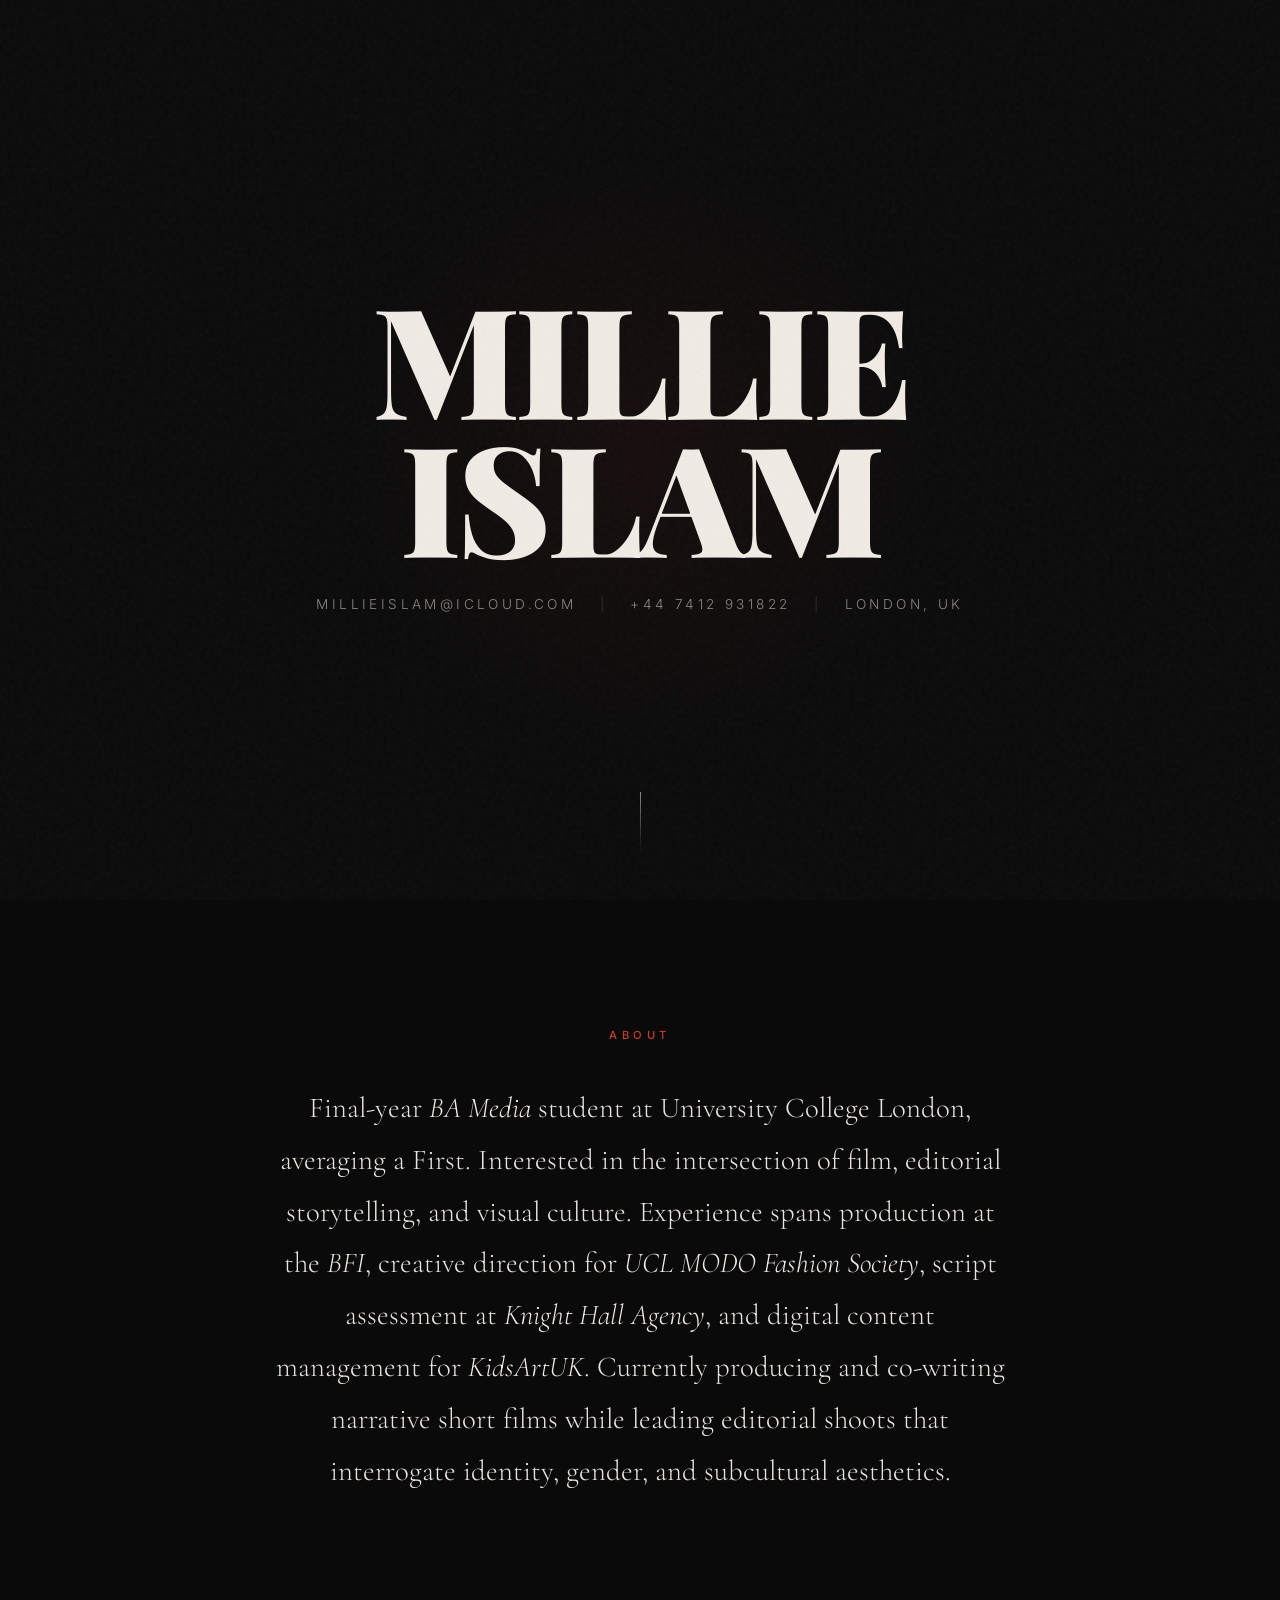
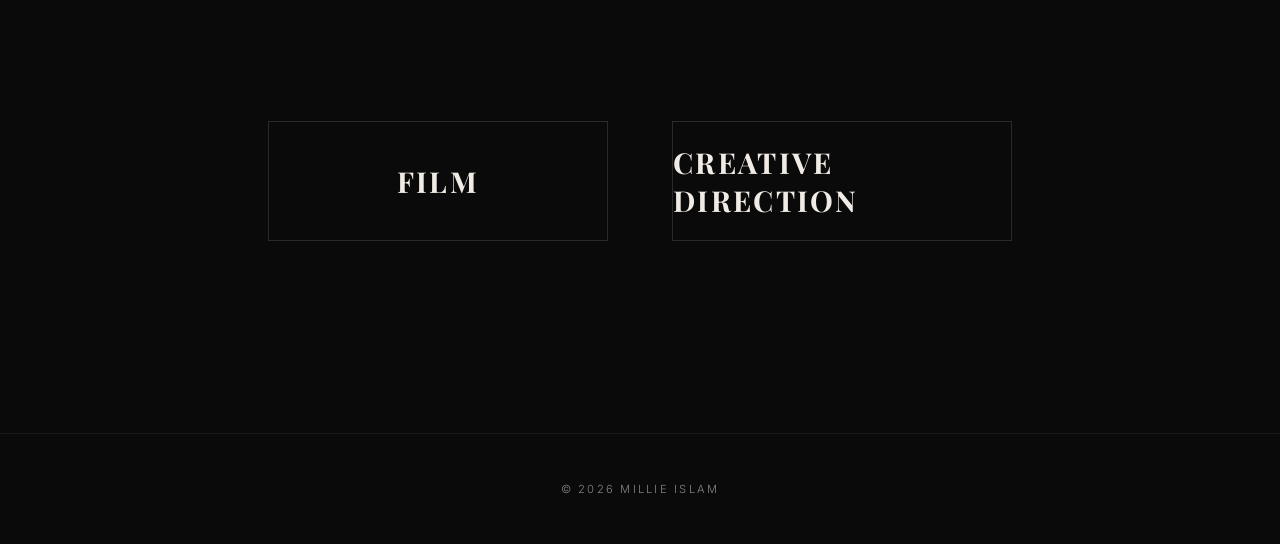
==== index.html @ 7f994f47 "Add files via upload" ====
<!DOCTYPE html>
<html lang="en">
<head>
<meta charset="UTF-8">
<meta name="viewport" content="width=device-width, initial-scale=1.0">
<title>Millie Islam</title>
<link href="https://fonts.googleapis.com/css2?family=Playfair+Display:ital,wght@0,400;0,700;0,900;1,400;1,700&family=Inter:wght@300;400;500&family=Cormorant+Garamond:ital,wght@0,300;0,400;0,600;1,300;1,400&display=swap" rel="stylesheet">
<style>
*, *::before, *::after { margin: 0; padding: 0; box-sizing: border-box; }

:root {
  --bg: #0a0a0a;
  --text: #e8e4df;
  --text-muted: #8a8580;
  --accent: #c43e2a;
  --cream: #f0ebe4;
}

html { scroll-behavior: smooth; }

body {
  background: var(--bg);
  color: var(--text);
  font-family: 'Inter', sans-serif;
  font-weight: 300;
  overflow-x: hidden;
  -webkit-font-smoothing: antialiased;
}

/* GRAIN OVERLAY */
body::after {
  content: '';
  position: fixed;
  inset: 0;
  background-image: url("data:image/svg+xml,%3Csvg viewBox='0 0 256 256' xmlns='http://www.w3.org/2000/svg'%3E%3Cfilter id='n'%3E%3CfeTurbulence type='fractalNoise' baseFrequency='0.85' numOctaves='4' stitchTiles='stitch'/%3E%3C/filter%3E%3Crect width='100%25' height='100%25' filter='url(%23n)' opacity='0.04'/%3E%3C/svg%3E");
  pointer-events: none;
  z-index: 9999;
}

/* HEADER */
.header {
  min-height: 100vh;
  display: flex;
  flex-direction: column;
  justify-content: center;
  align-items: center;
  text-align: center;
  position: relative;
  padding: 2rem;
}

.header::before {
  content: '';
  position: absolute;
  top: 50%;
  left: 50%;
  transform: translate(-50%, -50%);
  width: 600px;
  height: 600px;
  background: radial-gradient(circle, rgba(196,62,42,0.06) 0%, transparent 70%);
  pointer-events: none;
}

.name {
  font-family: 'Playfair Display', serif;
  font-weight: 900;
  font-size: clamp(4rem, 12vw, 10rem);
  line-height: 0.9;
  letter-spacing: -0.03em;
  text-transform: uppercase;
  color: var(--cream);
  opacity: 0;
  animation: fadeUp 1.2s cubic-bezier(0.16, 1, 0.3, 1) 0.2s forwards;
}

.contact {
  margin-top: 2rem;
  font-size: 0.85rem;
  letter-spacing: 0.25em;
  text-transform: uppercase;
  color: var(--text-muted);
  opacity: 0;
  animation: fadeUp 1s cubic-bezier(0.16, 1, 0.3, 1) 0.6s forwards;
}

.contact a {
  color: var(--text-muted);
  text-decoration: none;
  transition: color 0.3s;
}

.contact a:hover { color: var(--accent); }

.contact span { margin: 0 1rem; opacity: 0.3; }

.scroll-hint {
  position: absolute;
  bottom: 3rem;
  left: 50%;
  transform: translateX(-50%);
  opacity: 0;
  animation: fadeUp 1s cubic-bezier(0.16, 1, 0.3, 1) 1s forwards;
}

.scroll-hint::after {
  content: '';
  display: block;
  width: 1px;
  height: 60px;
  background: linear-gradient(to bottom, var(--text-muted), transparent);
  margin: 0 auto;
  animation: scrollPulse 2s ease-in-out infinite;
}

/* ABOUT */
.about {
  max-width: 800px;
  margin: 0 auto;
  padding: 8rem 2rem 10rem;
  text-align: center;
}

.section-label {
  font-size: 0.7rem;
  letter-spacing: 0.4em;
  text-transform: uppercase;
  color: var(--accent);
  margin-bottom: 2.5rem;
  font-weight: 500;
}

.about-text {
  font-family: 'Cormorant Garamond', serif;
  font-size: clamp(1.3rem, 2.5vw, 1.8rem);
  line-height: 1.8;
  font-weight: 300;
  color: var(--text);
}

.about-text em {
  font-style: italic;
  color: var(--cream);
}

/* NAVIGATION BUTTONS */
.nav-section {
  padding: 4rem 2rem 12rem;
  display: flex;
  justify-content: center;
  gap: 4rem;
  flex-wrap: wrap;
}

.nav-btn {
  position: relative;
  display: flex;
  align-items: center;
  justify-content: center;
  width: 340px;
  height: 120px;
  border: 1px solid rgba(232,228,223,0.15);
  background: transparent;
  text-decoration: none;
  overflow: hidden;
  transition: all 0.5s cubic-bezier(0.16, 1, 0.3, 1);
  cursor: pointer;
}

.nav-btn::before {
  content: '';
  position: absolute;
  inset: 0;
  background: var(--accent);
  transform: scaleX(0);
  transform-origin: left;
  transition: transform 0.5s cubic-bezier(0.16, 1, 0.3, 1);
  z-index: 0;
}

.nav-btn:hover::before { transform: scaleX(1); }

.nav-btn:hover { border-color: var(--accent); }

.nav-btn-text {
  font-family: 'Playfair Display', serif;
  font-size: 1.8rem;
  font-weight: 700;
  letter-spacing: 0.08em;
  text-transform: uppercase;
  color: var(--cream);
  z-index: 1;
  transition: transform 0.4s cubic-bezier(0.16, 1, 0.3, 1);
}

.nav-btn:hover .nav-btn-text { transform: scale(1.05); }

.nav-btn-arrow {
  position: absolute;
  right: 2rem;
  font-size: 1.4rem;
  color: var(--cream);
  z-index: 1;
  opacity: 0;
  transform: translateX(-10px);
  transition: all 0.4s cubic-bezier(0.16, 1, 0.3, 1);
}

.nav-btn:hover .nav-btn-arrow {
  opacity: 1;
  transform: translateX(0);
}

/* FOOTER */
.footer {
  text-align: center;
  padding: 3rem 2rem;
  border-top: 1px solid rgba(232,228,223,0.06);
  font-size: 0.7rem;
  letter-spacing: 0.2em;
  text-transform: uppercase;
  color: var(--text-muted);
}

/* ANIMATIONS */
@keyframes fadeUp {
  from { opacity: 0; transform: translateY(30px); }
  to { opacity: 1; transform: translateY(0); }
}

@keyframes scrollPulse {
  0%, 100% { opacity: 0.4; }
  50% { opacity: 1; }
}

/* RESPONSIVE */
@media (max-width: 768px) {
  .nav-section { gap: 2rem; padding: 4rem 1.5rem 8rem; }
  .nav-btn { width: 100%; max-width: 340px; height: 100px; }
  .contact span { margin: 0 0.5rem; }
}
</style>
</head>
<body>

<section class="header">
  <h1 class="name">Millie<br>Islam</h1>
  <div class="contact">
    <a href="mailto:millieislam@icloud.com">millieislam@icloud.com</a>
    <span>|</span>
    <a href="tel:+447412931822">+44 7412 931822</a>
    <span>|</span>
    London, UK
  </div>
  <div class="scroll-hint"></div>
</section>

<section class="about">
  <div class="section-label">About</div>
  <p class="about-text">
    Final-year <em>BA Media</em> student at University College London, averaging a First. 
    Interested in the intersection of film, editorial storytelling, and visual culture. 
    Experience spans production at the <em>BFI</em>, creative direction for <em>UCL MODO Fashion Society</em>, 
    script assessment at <em>Knight Hall Agency</em>, and digital content management for <em>KidsArtUK</em>. 
    Currently producing and co-writing narrative short films while leading editorial shoots 
    that interrogate identity, gender, and subcultural aesthetics.
  </p>
</section>

<section class="nav-section">
  <a href="film.html" class="nav-btn">
    <span class="nav-btn-text">Film</span>
    <span class="nav-btn-arrow">&rarr;</span>
  </a>
  <a href="creative.html" class="nav-btn">
    <span class="nav-btn-text">Creative Direction</span>
    <span class="nav-btn-arrow">&rarr;</span>
  </a>
</section>

<footer class="footer">
  &copy; 2026 Millie Islam
</footer>

</body>
</html>
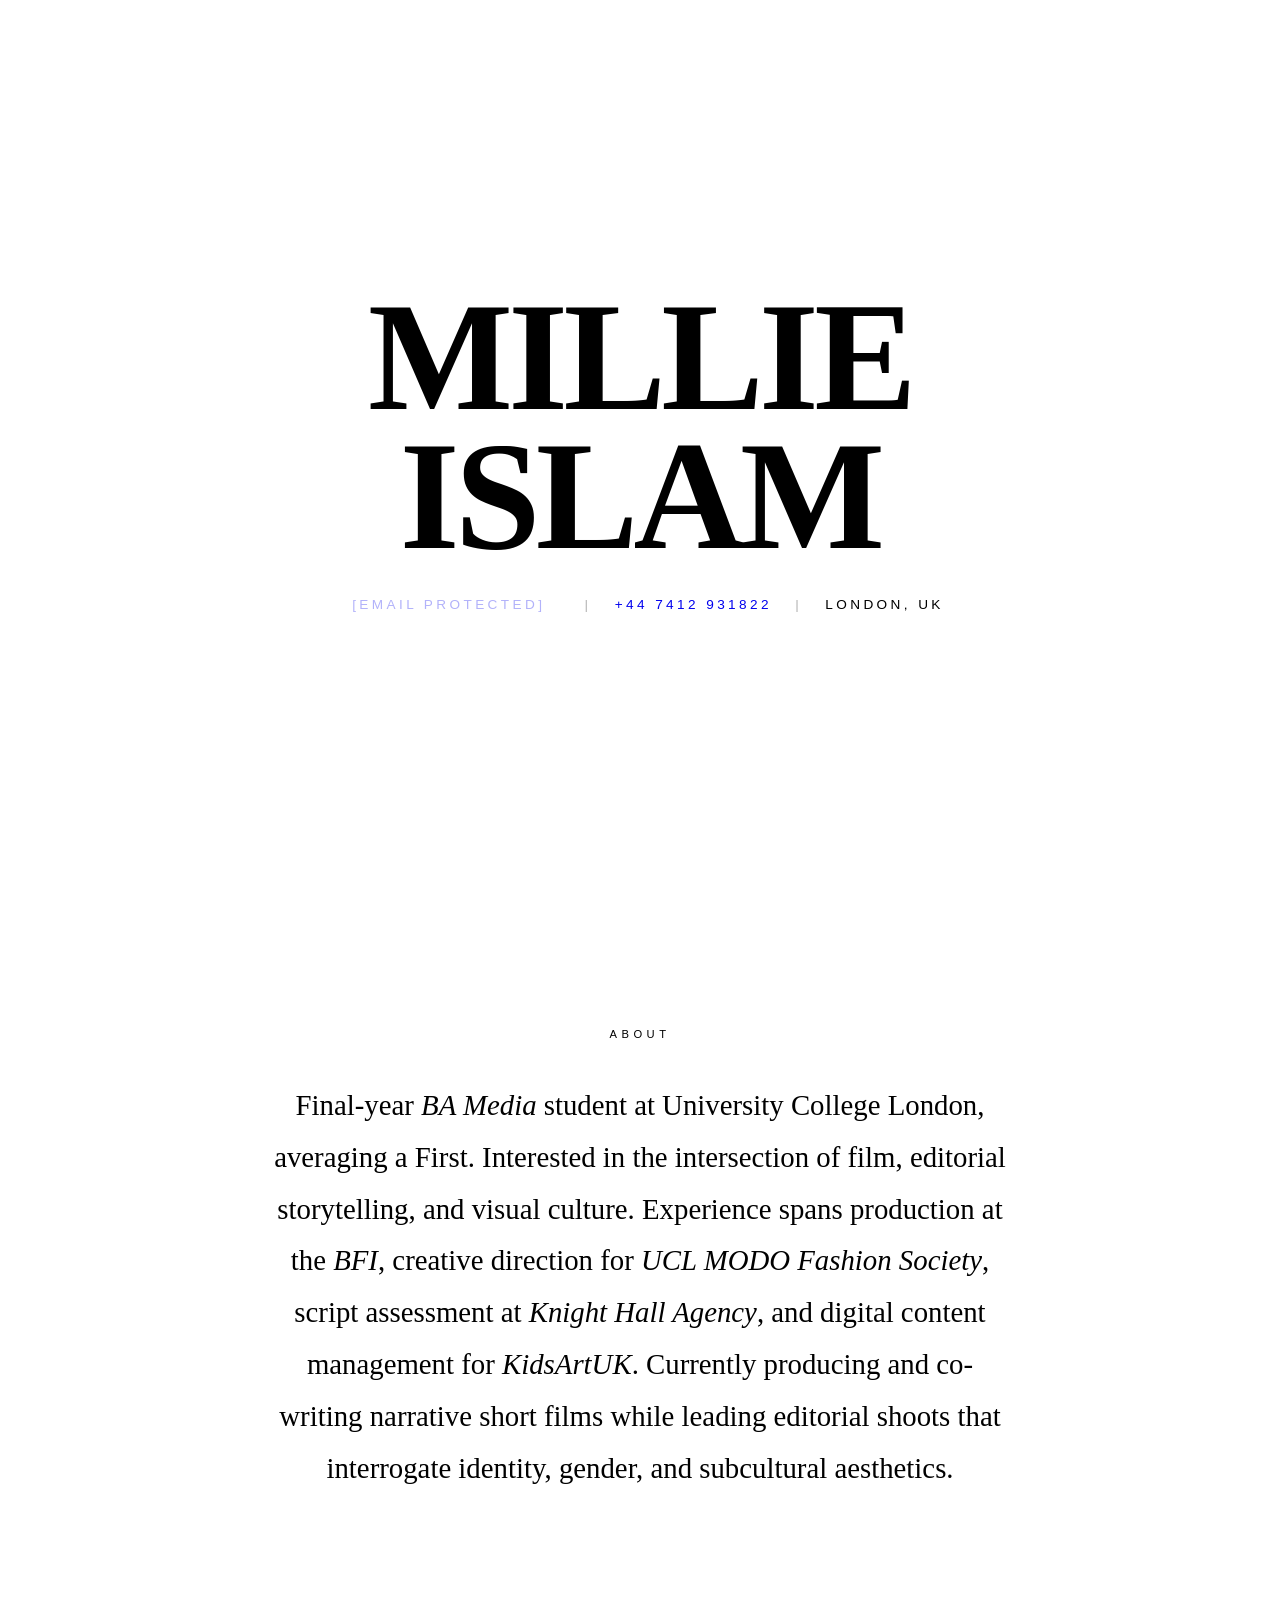
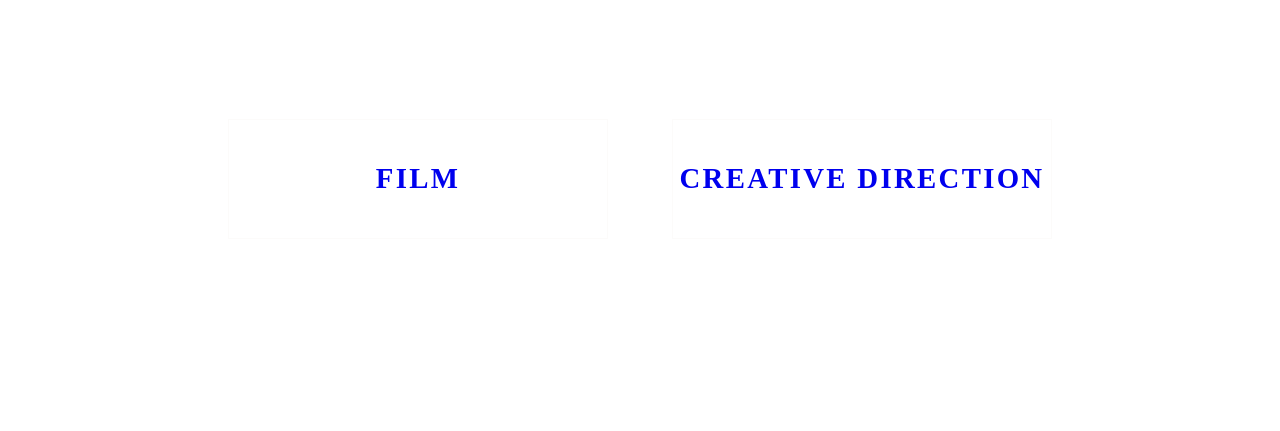
==== commit 878fbb93: "Update index.html" ====
--- a/index.html
+++ b/index.html
@@ -1,4 +1,5 @@
 <!DOCTYPE html>
+
 <html lang="en">
 <head>
 <meta charset="UTF-8">
@@ -9,243 +10,244 @@
 *, *::before, *::after { margin: 0; padding: 0; box-sizing: border-box; }
 
 :root {
-  --bg: #0a0a0a;
-  --text: #e8e4df;
-  --text-muted: #8a8580;
-  --accent: #c43e2a;
-  --cream: #f0ebe4;
+–bg: #0a0a0a;
+–text: #e8e4df;
+–text-muted: #8a8580;
+–accent: #c43e2a;
+–cream: #f0ebe4;
 }
 
 html { scroll-behavior: smooth; }
 
 body {
-  background: var(--bg);
-  color: var(--text);
-  font-family: 'Inter', sans-serif;
-  font-weight: 300;
-  overflow-x: hidden;
-  -webkit-font-smoothing: antialiased;
+background: var(–bg);
+color: var(–text);
+font-family: ‘Inter’, sans-serif;
+font-weight: 300;
+overflow-x: hidden;
+-webkit-font-smoothing: antialiased;
 }
 
 /* GRAIN OVERLAY */
 body::after {
-  content: '';
-  position: fixed;
-  inset: 0;
-  background-image: url("data:image/svg+xml,%3Csvg viewBox='0 0 256 256' xmlns='http://www.w3.org/2000/svg'%3E%3Cfilter id='n'%3E%3CfeTurbulence type='fractalNoise' baseFrequency='0.85' numOctaves='4' stitchTiles='stitch'/%3E%3C/filter%3E%3Crect width='100%25' height='100%25' filter='url(%23n)' opacity='0.04'/%3E%3C/svg%3E");
-  pointer-events: none;
-  z-index: 9999;
+content: ‘’;
+position: fixed;
+inset: 0;
+background-image: url(“data:image/svg+xml,%3Csvg viewBox=‘0 0 256 256’ xmlns=‘http://www.w3.org/2000/svg’%3E%3Cfilter id=‘n’%3E%3CfeTurbulence type=‘fractalNoise’ baseFrequency=‘0.85’ numOctaves=‘4’ stitchTiles=‘stitch’/%3E%3C/filter%3E%3Crect width=‘100%25’ height=‘100%25’ filter=‘url(%23n)’ opacity=‘0.04’/%3E%3C/svg%3E”);
+pointer-events: none;
+z-index: 9999;
 }
 
 /* HEADER */
 .header {
-  min-height: 100vh;
-  display: flex;
-  flex-direction: column;
-  justify-content: center;
-  align-items: center;
-  text-align: center;
-  position: relative;
-  padding: 2rem;
+min-height: 100vh;
+display: flex;
+flex-direction: column;
+justify-content: center;
+align-items: center;
+text-align: center;
+position: relative;
+padding: 2rem;
 }
 
 .header::before {
-  content: '';
-  position: absolute;
-  top: 50%;
-  left: 50%;
-  transform: translate(-50%, -50%);
-  width: 600px;
-  height: 600px;
-  background: radial-gradient(circle, rgba(196,62,42,0.06) 0%, transparent 70%);
-  pointer-events: none;
+content: ‘’;
+position: absolute;
+top: 50%;
+left: 50%;
+transform: translate(-50%, -50%);
+width: 600px;
+height: 600px;
+background: radial-gradient(circle, rgba(196,62,42,0.06) 0%, transparent 70%);
+pointer-events: none;
 }
 
 .name {
-  font-family: 'Playfair Display', serif;
-  font-weight: 900;
-  font-size: clamp(4rem, 12vw, 10rem);
-  line-height: 0.9;
-  letter-spacing: -0.03em;
-  text-transform: uppercase;
-  color: var(--cream);
-  opacity: 0;
-  animation: fadeUp 1.2s cubic-bezier(0.16, 1, 0.3, 1) 0.2s forwards;
+font-family: ‘Playfair Display’, serif;
+font-weight: 900;
+font-size: clamp(4rem, 12vw, 10rem);
+line-height: 0.9;
+letter-spacing: -0.03em;
+text-transform: uppercase;
+color: var(–cream);
+opacity: 0;
+animation: fadeUp 1.2s cubic-bezier(0.16, 1, 0.3, 1) 0.2s forwards;
 }
 
 .contact {
-  margin-top: 2rem;
-  font-size: 0.85rem;
-  letter-spacing: 0.25em;
-  text-transform: uppercase;
-  color: var(--text-muted);
-  opacity: 0;
-  animation: fadeUp 1s cubic-bezier(0.16, 1, 0.3, 1) 0.6s forwards;
+margin-top: 2rem;
+font-size: 0.85rem;
+letter-spacing: 0.25em;
+text-transform: uppercase;
+color: var(–text-muted);
+opacity: 0;
+animation: fadeUp 1s cubic-bezier(0.16, 1, 0.3, 1) 0.6s forwards;
 }
 
 .contact a {
-  color: var(--text-muted);
-  text-decoration: none;
-  transition: color 0.3s;
-}
-
-.contact a:hover { color: var(--accent); }
+color: var(–text-muted);
+text-decoration: none;
+transition: color 0.3s;
+}
+
+.contact a:hover { color: var(–accent); }
 
 .contact span { margin: 0 1rem; opacity: 0.3; }
 
 .scroll-hint {
-  position: absolute;
-  bottom: 3rem;
-  left: 50%;
-  transform: translateX(-50%);
-  opacity: 0;
-  animation: fadeUp 1s cubic-bezier(0.16, 1, 0.3, 1) 1s forwards;
+position: absolute;
+bottom: 3rem;
+left: 50%;
+transform: translateX(-50%);
+opacity: 0;
+animation: fadeUp 1s cubic-bezier(0.16, 1, 0.3, 1) 1s forwards;
 }
 
 .scroll-hint::after {
-  content: '';
-  display: block;
-  width: 1px;
-  height: 60px;
-  background: linear-gradient(to bottom, var(--text-muted), transparent);
-  margin: 0 auto;
-  animation: scrollPulse 2s ease-in-out infinite;
+content: ‘’;
+display: block;
+width: 1px;
+height: 60px;
+background: linear-gradient(to bottom, var(–text-muted), transparent);
+margin: 0 auto;
+animation: scrollPulse 2s ease-in-out infinite;
 }
 
 /* ABOUT */
 .about {
-  max-width: 800px;
-  margin: 0 auto;
-  padding: 8rem 2rem 10rem;
-  text-align: center;
+max-width: 800px;
+margin: 0 auto;
+padding: 8rem 2rem 10rem;
+text-align: center;
 }
 
 .section-label {
-  font-size: 0.7rem;
-  letter-spacing: 0.4em;
-  text-transform: uppercase;
-  color: var(--accent);
-  margin-bottom: 2.5rem;
-  font-weight: 500;
+font-size: 0.7rem;
+letter-spacing: 0.4em;
+text-transform: uppercase;
+color: var(–accent);
+margin-bottom: 2.5rem;
+font-weight: 500;
 }
 
 .about-text {
-  font-family: 'Cormorant Garamond', serif;
-  font-size: clamp(1.3rem, 2.5vw, 1.8rem);
-  line-height: 1.8;
-  font-weight: 300;
-  color: var(--text);
+font-family: ‘Cormorant Garamond’, serif;
+font-size: clamp(1.3rem, 2.5vw, 1.8rem);
+line-height: 1.8;
+font-weight: 300;
+color: var(–text);
 }
 
 .about-text em {
-  font-style: italic;
-  color: var(--cream);
+font-style: italic;
+color: var(–cream);
 }
 
 /* NAVIGATION BUTTONS */
 .nav-section {
-  padding: 4rem 2rem 12rem;
-  display: flex;
-  justify-content: center;
-  gap: 4rem;
-  flex-wrap: wrap;
+padding: 4rem 2rem 12rem;
+display: flex;
+justify-content: center;
+gap: 4rem;
+flex-wrap: wrap;
 }
 
 .nav-btn {
-  position: relative;
-  display: flex;
-  align-items: center;
-  justify-content: center;
-  width: 340px;
-  height: 120px;
-  border: 1px solid rgba(232,228,223,0.15);
-  background: transparent;
-  text-decoration: none;
-  overflow: hidden;
-  transition: all 0.5s cubic-bezier(0.16, 1, 0.3, 1);
-  cursor: pointer;
+position: relative;
+display: flex;
+align-items: center;
+justify-content: center;
+width: 380px;
+height: 120px;
+border: 1px solid rgba(232,228,223,0.15);
+background: transparent;
+text-decoration: none;
+overflow: hidden;
+transition: all 0.5s cubic-bezier(0.16, 1, 0.3, 1);
+cursor: pointer;
 }
 
 .nav-btn::before {
-  content: '';
-  position: absolute;
-  inset: 0;
-  background: var(--accent);
-  transform: scaleX(0);
-  transform-origin: left;
-  transition: transform 0.5s cubic-bezier(0.16, 1, 0.3, 1);
-  z-index: 0;
+content: ‘’;
+position: absolute;
+inset: 0;
+background: var(–accent);
+transform: scaleX(0);
+transform-origin: left;
+transition: transform 0.5s cubic-bezier(0.16, 1, 0.3, 1);
+z-index: 0;
 }
 
 .nav-btn:hover::before { transform: scaleX(1); }
 
-.nav-btn:hover { border-color: var(--accent); }
+.nav-btn:hover { border-color: var(–accent); }
 
 .nav-btn-text {
-  font-family: 'Playfair Display', serif;
-  font-size: 1.8rem;
-  font-weight: 700;
-  letter-spacing: 0.08em;
-  text-transform: uppercase;
-  color: var(--cream);
-  z-index: 1;
-  transition: transform 0.4s cubic-bezier(0.16, 1, 0.3, 1);
+font-family: ‘Playfair Display’, serif;
+font-size: 1.8rem;
+font-weight: 700;
+letter-spacing: 0.08em;
+text-transform: uppercase;
+color: var(–cream);
+z-index: 1;
+transition: transform 0.4s cubic-bezier(0.16, 1, 0.3, 1);
 }
 
 .nav-btn:hover .nav-btn-text { transform: scale(1.05); }
 
 .nav-btn-arrow {
-  position: absolute;
-  right: 2rem;
-  font-size: 1.4rem;
-  color: var(--cream);
-  z-index: 1;
-  opacity: 0;
-  transform: translateX(-10px);
-  transition: all 0.4s cubic-bezier(0.16, 1, 0.3, 1);
+position: absolute;
+right: 2rem;
+font-size: 1.4rem;
+color: var(–cream);
+z-index: 1;
+opacity: 0;
+transform: translateX(-10px);
+transition: all 0.4s cubic-bezier(0.16, 1, 0.3, 1);
 }
 
 .nav-btn:hover .nav-btn-arrow {
-  opacity: 1;
-  transform: translateX(0);
+opacity: 1;
+transform: translateX(0);
 }
 
 /* FOOTER */
 .footer {
-  text-align: center;
-  padding: 3rem 2rem;
-  border-top: 1px solid rgba(232,228,223,0.06);
-  font-size: 0.7rem;
-  letter-spacing: 0.2em;
-  text-transform: uppercase;
-  color: var(--text-muted);
+text-align: center;
+padding: 3rem 2rem;
+border-top: 1px solid rgba(232,228,223,0.06);
+font-size: 0.7rem;
+letter-spacing: 0.2em;
+text-transform: uppercase;
+color: var(–text-muted);
 }
 
 /* ANIMATIONS */
 @keyframes fadeUp {
-  from { opacity: 0; transform: translateY(30px); }
-  to { opacity: 1; transform: translateY(0); }
+from { opacity: 0; transform: translateY(30px); }
+to { opacity: 1; transform: translateY(0); }
 }
 
 @keyframes scrollPulse {
-  0%, 100% { opacity: 0.4; }
-  50% { opacity: 1; }
+0%, 100% { opacity: 0.4; }
+50% { opacity: 1; }
 }
 
 /* RESPONSIVE */
 @media (max-width: 768px) {
-  .nav-section { gap: 2rem; padding: 4rem 1.5rem 8rem; }
-  .nav-btn { width: 100%; max-width: 340px; height: 100px; }
-  .contact span { margin: 0 0.5rem; }
+.nav-section { gap: 2rem; padding: 4rem 1.5rem 8rem; }
+.nav-btn { width: 100%; max-width: 340px; height: 100px; }
+.contact span { margin: 0 0.5rem; }
 }
 </style>
+
 </head>
 <body>
 
 <section class="header">
   <h1 class="name">Millie<br>Islam</h1>
   <div class="contact">
-    <a href="mailto:millieislam@icloud.com">millieislam@icloud.com</a>
+    <a href="/cdn-cgi/l/email-protection#cca1a5a0a0a5a9a5bfa0ada18ca5afa0a3b9a8e2afa3a1"><span class="__cf_email__" data-cfemail="8ee3e7e2e2e7ebe7fde2efe3cee7ede2e1fbeaa0ede1e3">[email&#160;protected]</span></a>
     <span>|</span>
     <a href="tel:+447412931822">+44 7412 931822</a>
     <span>|</span>
@@ -273,13 +275,3 @@
   </a>
   <a href="creative.html" class="nav-btn">
     <span class="nav-btn-text">Creative Direction</span>
-    <span class="nav-btn-arrow">&rarr;</span>
-  </a>
-</section>
-
-<footer class="footer">
-  &copy; 2026 Millie Islam
-</footer>
-
-</body>
-</html>
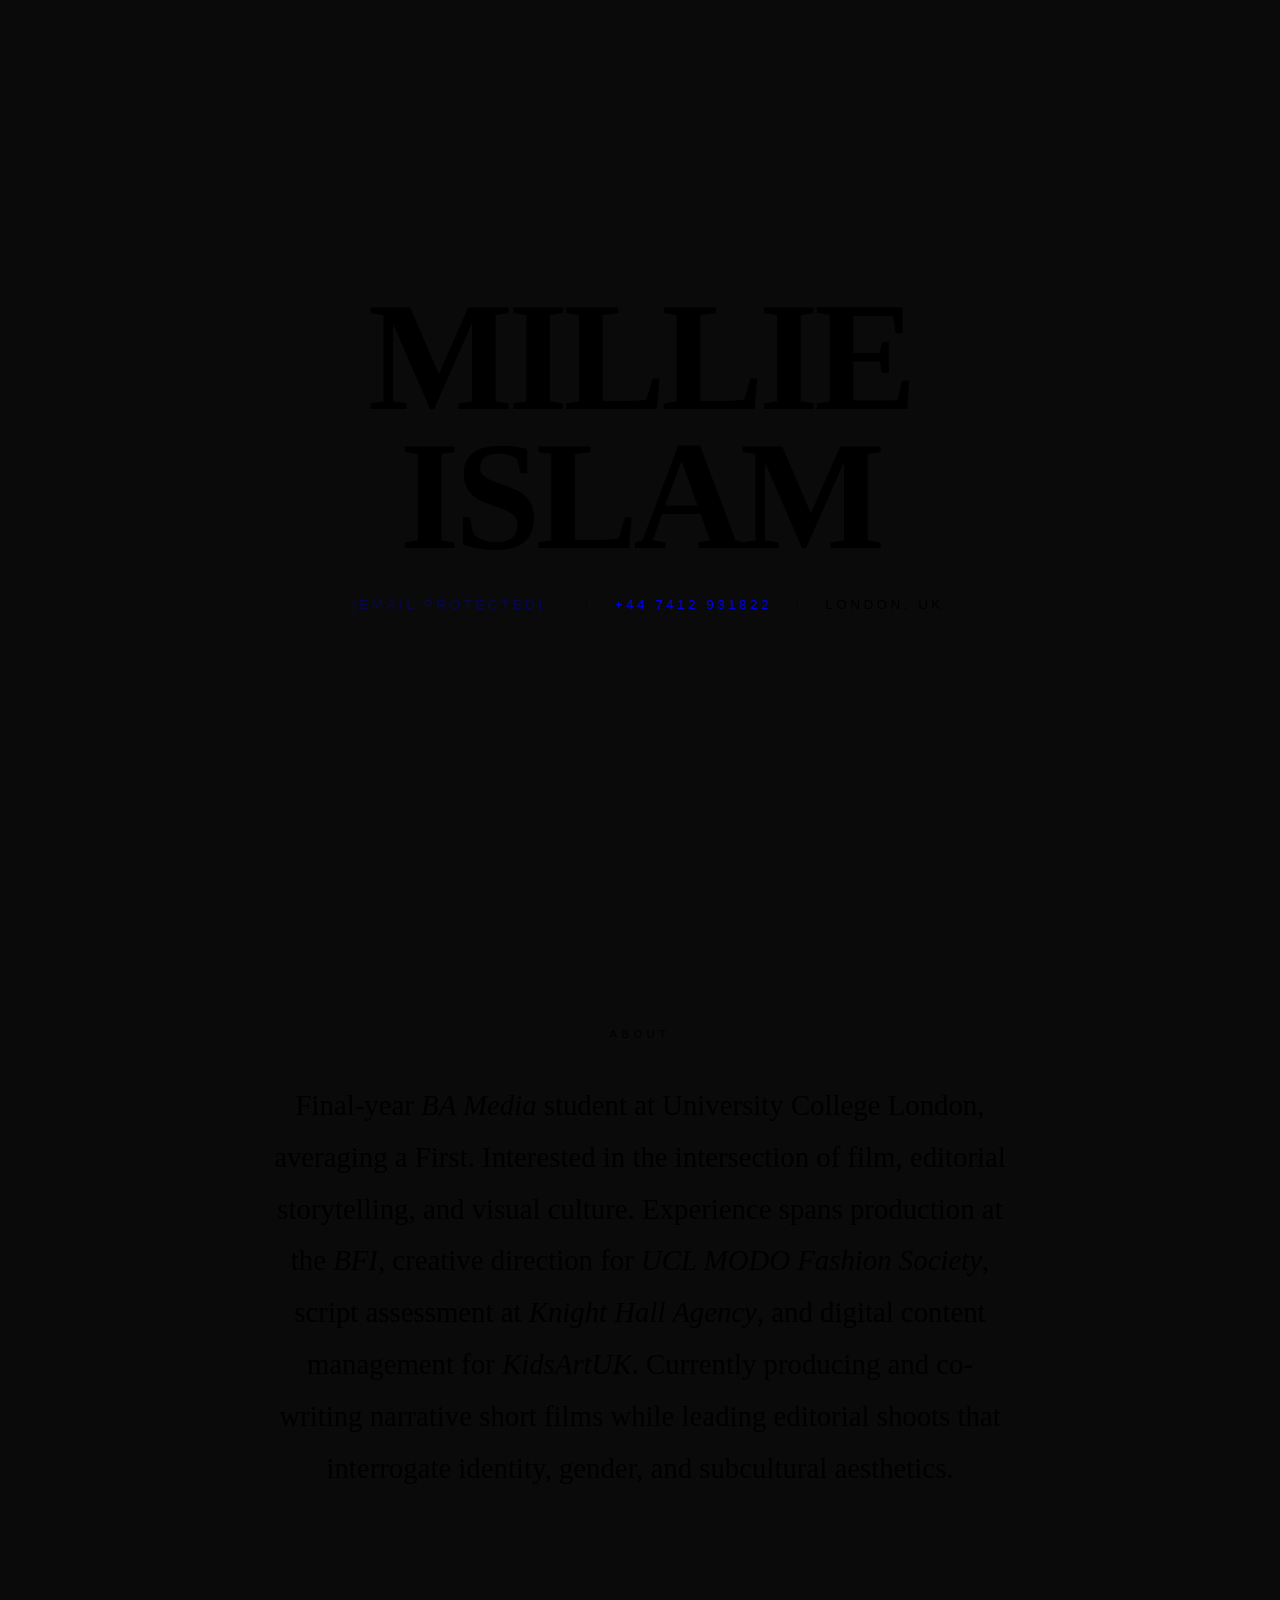
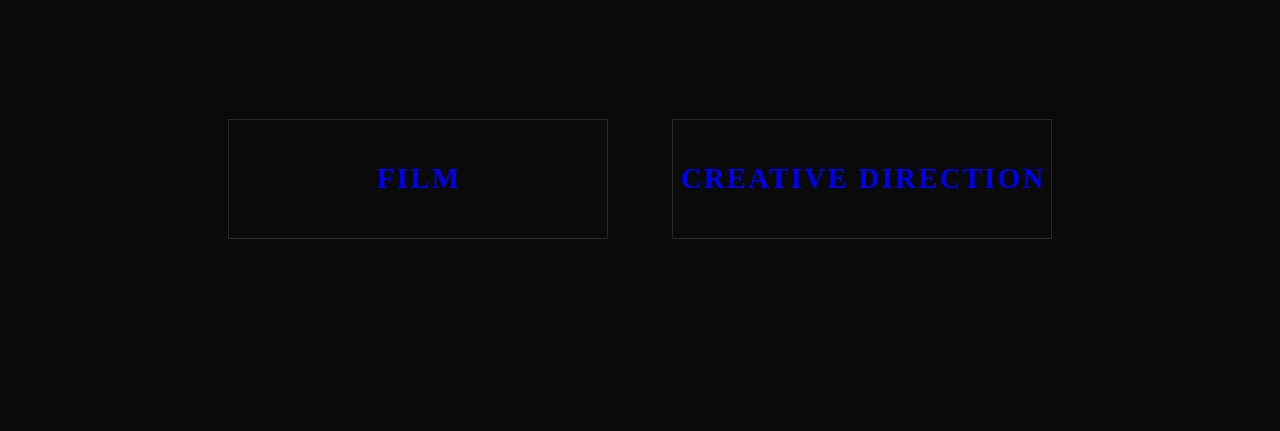
==== commit 7f3aa162: "Update index.html" ====
--- a/index.html
+++ b/index.html
@@ -17,25 +17,15 @@
 –cream: #f0ebe4;
 }
 
-html { scroll-behavior: smooth; }
+html { scroll-behavior: smooth; background-color: #0a0a0a; }
 
 body {
-background: var(–bg);
+background-color: #0a0a0a;
 color: var(–text);
 font-family: ‘Inter’, sans-serif;
 font-weight: 300;
 overflow-x: hidden;
 -webkit-font-smoothing: antialiased;
-}
-
-/* GRAIN OVERLAY */
-body::after {
-content: ‘’;
-position: fixed;
-inset: 0;
-background-image: url(“data:image/svg+xml,%3Csvg viewBox=‘0 0 256 256’ xmlns=‘http://www.w3.org/2000/svg’%3E%3Cfilter id=‘n’%3E%3CfeTurbulence type=‘fractalNoise’ baseFrequency=‘0.85’ numOctaves=‘4’ stitchTiles=‘stitch’/%3E%3C/filter%3E%3Crect width=‘100%25’ height=‘100%25’ filter=‘url(%23n)’ opacity=‘0.04’/%3E%3C/svg%3E”);
-pointer-events: none;
-z-index: 9999;
 }
 
 /* HEADER */
@@ -190,6 +180,8 @@
 text-transform: uppercase;
 color: var(–cream);
 z-index: 1;
+text-align: center;
+padding-left: 0.08em;
 transition: transform 0.4s cubic-bezier(0.16, 1, 0.3, 1);
 }
 
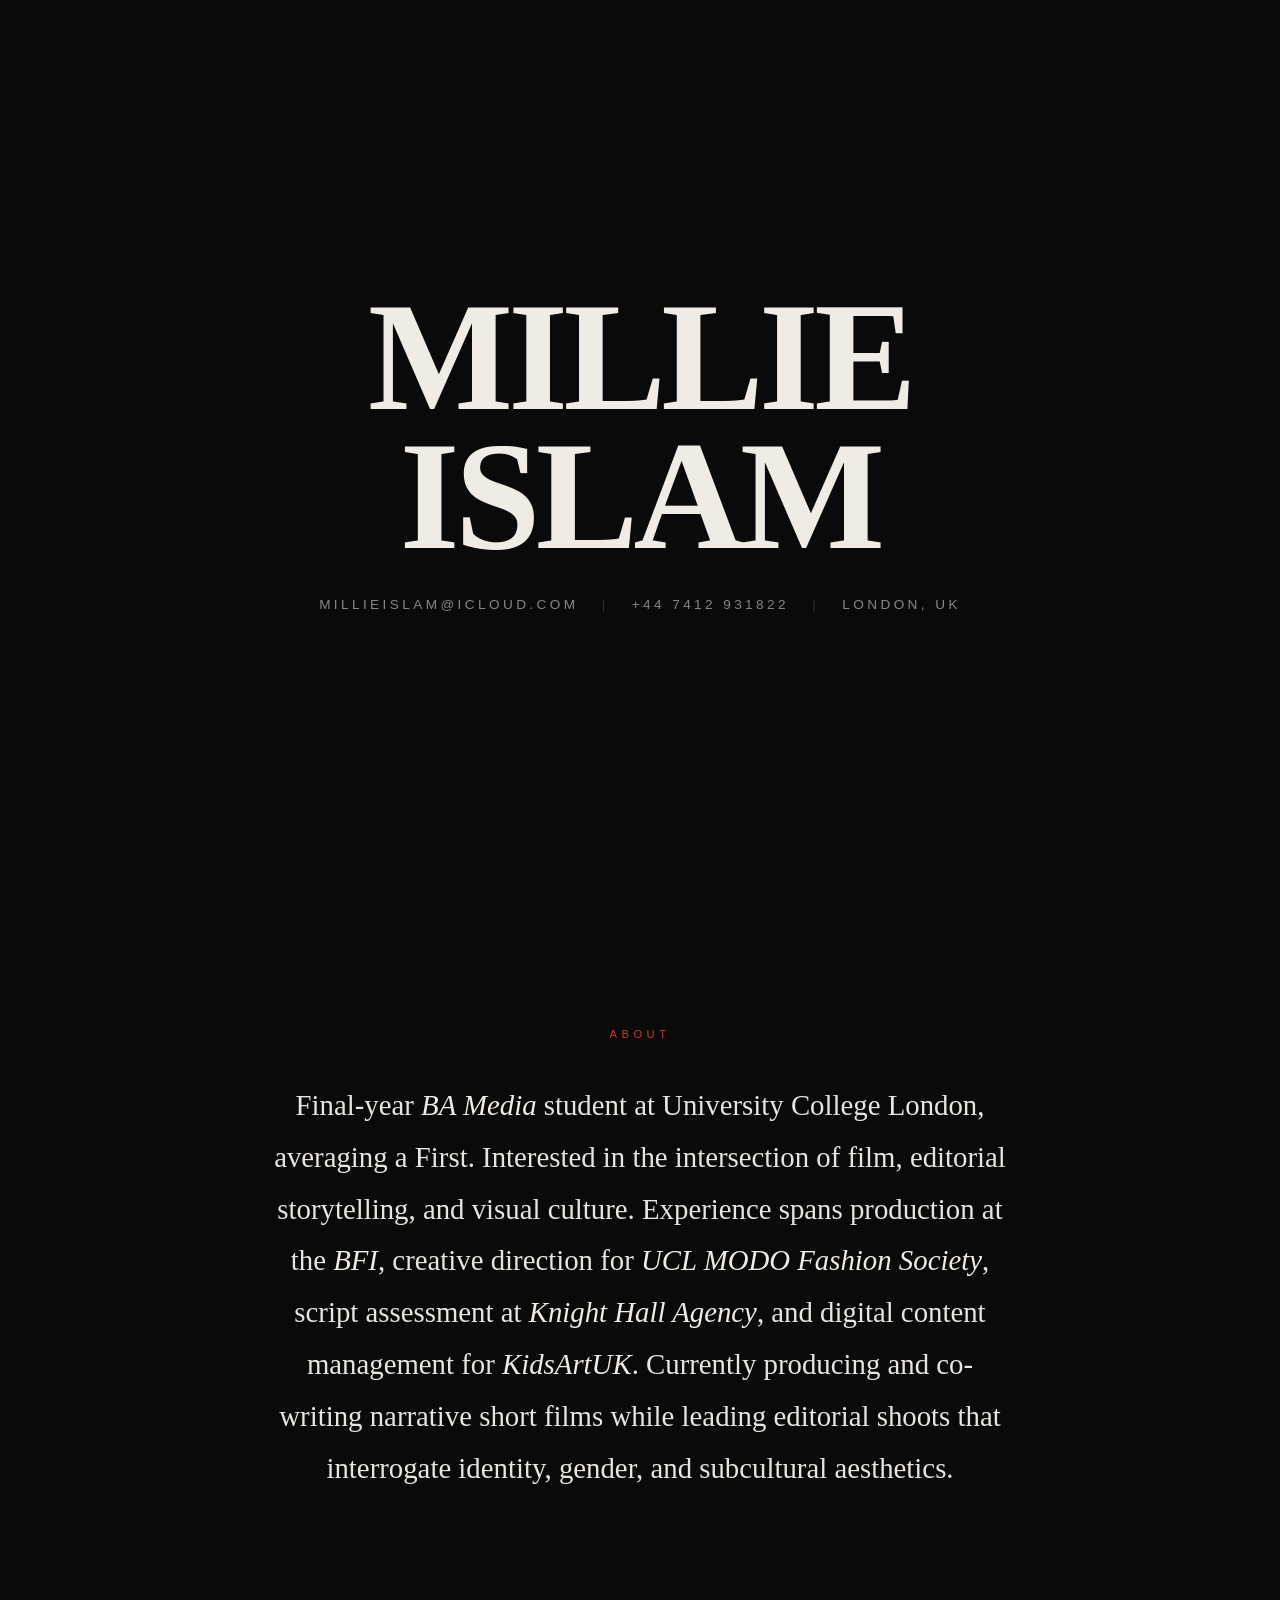
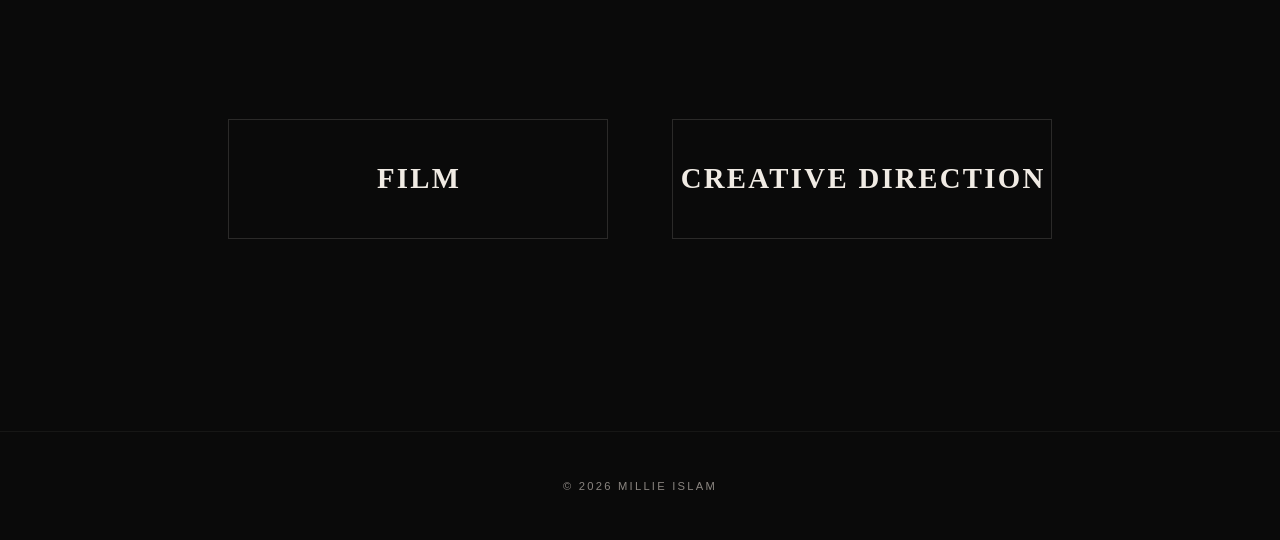
==== commit fd8e0b65: "Update index.html" ====
--- a/index.html
+++ b/index.html
@@ -9,26 +9,17 @@
 <style>
 *, *::before, *::after { margin: 0; padding: 0; box-sizing: border-box; }
 
-:root {
-–bg: #0a0a0a;
-–text: #e8e4df;
-–text-muted: #8a8580;
-–accent: #c43e2a;
-–cream: #f0ebe4;
-}
-
 html { scroll-behavior: smooth; background-color: #0a0a0a; }
 
 body {
 background-color: #0a0a0a;
-color: var(–text);
+color: #e8e4df;
 font-family: ‘Inter’, sans-serif;
 font-weight: 300;
 overflow-x: hidden;
 -webkit-font-smoothing: antialiased;
 }
 
-/* HEADER */
 .header {
 min-height: 100vh;
 display: flex;
@@ -59,7 +50,7 @@
 line-height: 0.9;
 letter-spacing: -0.03em;
 text-transform: uppercase;
-color: var(–cream);
+color: #f0ebe4;
 opacity: 0;
 animation: fadeUp 1.2s cubic-bezier(0.16, 1, 0.3, 1) 0.2s forwards;
 }
@@ -69,18 +60,18 @@
 font-size: 0.85rem;
 letter-spacing: 0.25em;
 text-transform: uppercase;
-color: var(–text-muted);
+color: #8a8580;
 opacity: 0;
 animation: fadeUp 1s cubic-bezier(0.16, 1, 0.3, 1) 0.6s forwards;
 }
 
 .contact a {
-color: var(–text-muted);
+color: #8a8580;
 text-decoration: none;
 transition: color 0.3s;
 }
 
-.contact a:hover { color: var(–accent); }
+.contact a:hover { color: #c43e2a; }
 
 .contact span { margin: 0 1rem; opacity: 0.3; }
 
@@ -98,12 +89,11 @@
 display: block;
 width: 1px;
 height: 60px;
-background: linear-gradient(to bottom, var(–text-muted), transparent);
+background: linear-gradient(to bottom, #8a8580, transparent);
 margin: 0 auto;
 animation: scrollPulse 2s ease-in-out infinite;
 }
 
-/* ABOUT */
 .about {
 max-width: 800px;
 margin: 0 auto;
@@ -115,7 +105,7 @@
 font-size: 0.7rem;
 letter-spacing: 0.4em;
 text-transform: uppercase;
-color: var(–accent);
+color: #c43e2a;
 margin-bottom: 2.5rem;
 font-weight: 500;
 }
@@ -125,15 +115,14 @@
 font-size: clamp(1.3rem, 2.5vw, 1.8rem);
 line-height: 1.8;
 font-weight: 300;
-color: var(–text);
+color: #e8e4df;
 }
 
 .about-text em {
 font-style: italic;
-color: var(–cream);
-}
-
-/* NAVIGATION BUTTONS */
+color: #f0ebe4;
+}
+
 .nav-section {
 padding: 4rem 2rem 12rem;
 display: flex;
@@ -161,7 +150,7 @@
 content: ‘’;
 position: absolute;
 inset: 0;
-background: var(–accent);
+background: #c43e2a;
 transform: scaleX(0);
 transform-origin: left;
 transition: transform 0.5s cubic-bezier(0.16, 1, 0.3, 1);
@@ -169,8 +158,7 @@
 }
 
 .nav-btn:hover::before { transform: scaleX(1); }
-
-.nav-btn:hover { border-color: var(–accent); }
+.nav-btn:hover { border-color: #c43e2a; }
 
 .nav-btn-text {
 font-family: ‘Playfair Display’, serif;
@@ -178,7 +166,7 @@
 font-weight: 700;
 letter-spacing: 0.08em;
 text-transform: uppercase;
-color: var(–cream);
+color: #f0ebe4;
 z-index: 1;
 text-align: center;
 padding-left: 0.08em;
@@ -187,23 +175,6 @@
 
 .nav-btn:hover .nav-btn-text { transform: scale(1.05); }
 
-.nav-btn-arrow {
-position: absolute;
-right: 2rem;
-font-size: 1.4rem;
-color: var(–cream);
-z-index: 1;
-opacity: 0;
-transform: translateX(-10px);
-transition: all 0.4s cubic-bezier(0.16, 1, 0.3, 1);
-}
-
-.nav-btn:hover .nav-btn-arrow {
-opacity: 1;
-transform: translateX(0);
-}
-
-/* FOOTER */
 .footer {
 text-align: center;
 padding: 3rem 2rem;
@@ -211,10 +182,9 @@
 font-size: 0.7rem;
 letter-spacing: 0.2em;
 text-transform: uppercase;
-color: var(–text-muted);
-}
-
-/* ANIMATIONS */
+color: #8a8580;
+}
+
 @keyframes fadeUp {
 from { opacity: 0; transform: translateY(30px); }
 to { opacity: 1; transform: translateY(0); }
@@ -225,10 +195,9 @@
 50% { opacity: 1; }
 }
 
-/* RESPONSIVE */
 @media (max-width: 768px) {
 .nav-section { gap: 2rem; padding: 4rem 1.5rem 8rem; }
-.nav-btn { width: 100%; max-width: 340px; height: 100px; }
+.nav-btn { width: 100%; max-width: 380px; height: 100px; }
 .contact span { margin: 0 0.5rem; }
 }
 </style>
@@ -239,7 +208,7 @@
 <section class="header">
   <h1 class="name">Millie<br>Islam</h1>
   <div class="contact">
-    <a href="/cdn-cgi/l/email-protection#cca1a5a0a0a5a9a5bfa0ada18ca5afa0a3b9a8e2afa3a1"><span class="__cf_email__" data-cfemail="8ee3e7e2e2e7ebe7fde2efe3cee7ede2e1fbeaa0ede1e3">[email&#160;protected]</span></a>
+    <a href="mailto:millieislam@icloud.com">millieislam@icloud.com</a>
     <span>|</span>
     <a href="tel:+447412931822">+44 7412 931822</a>
     <span>|</span>
@@ -263,7 +232,15 @@
 <section class="nav-section">
   <a href="film.html" class="nav-btn">
     <span class="nav-btn-text">Film</span>
-    <span class="nav-btn-arrow">&rarr;</span>
   </a>
   <a href="creative.html" class="nav-btn">
     <span class="nav-btn-text">Creative Direction</span>
+  </a>
+</section>
+
+<footer class="footer">
+  &copy; 2026 Millie Islam
+</footer>
+
+</body>
+</html>
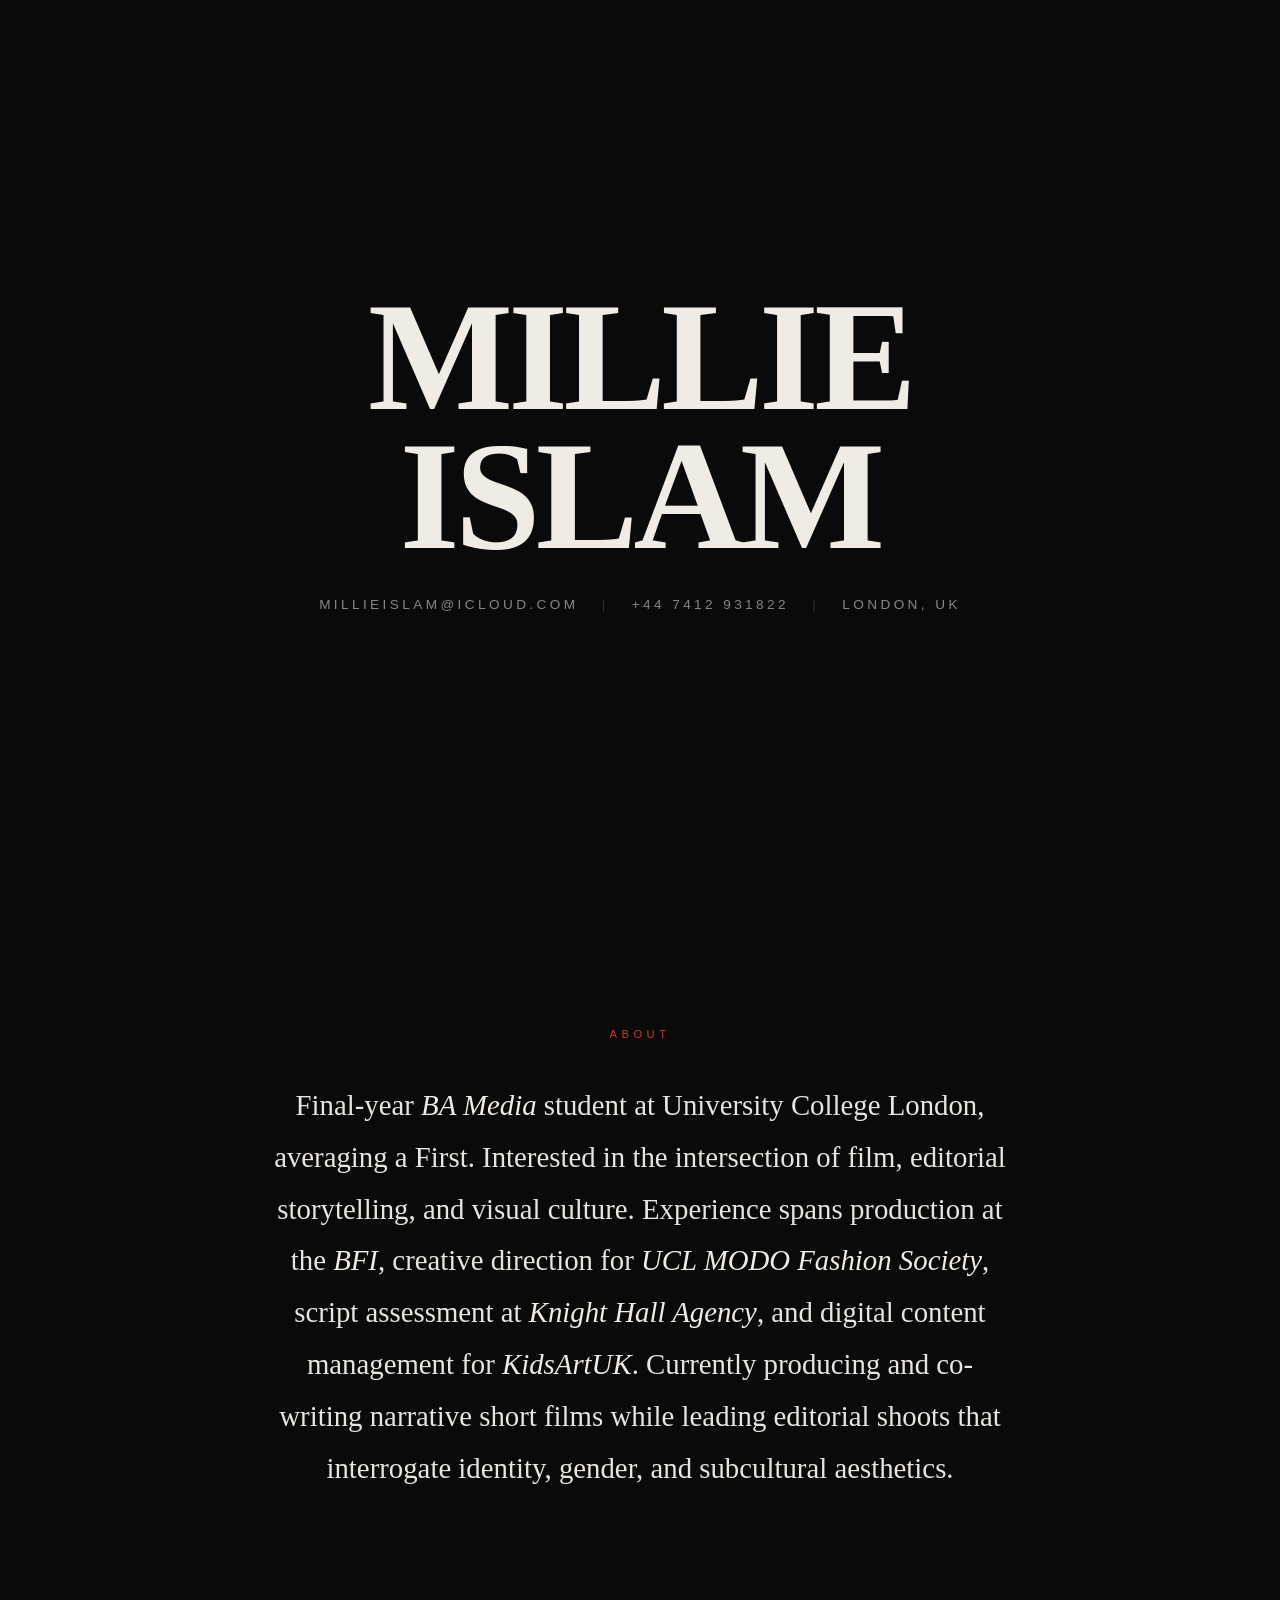
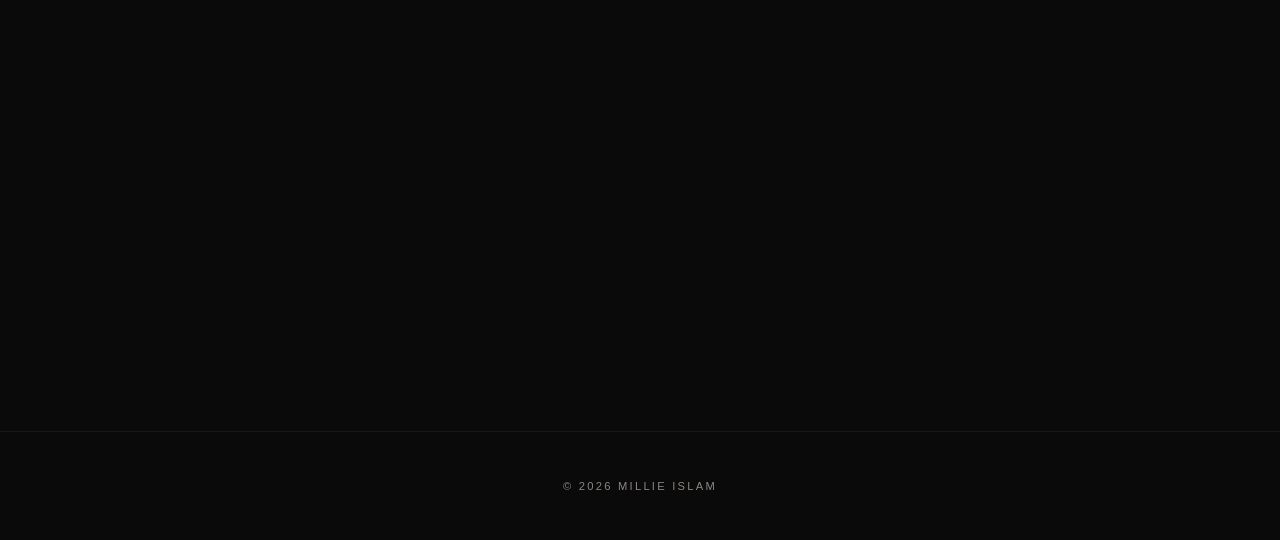
==== commit 02e63f5a: "Make nav buttons red" ====
--- a/index.html
+++ b/index.html
@@ -138,8 +138,8 @@
 justify-content: center;
 width: 380px;
 height: 120px;
-border: 1px solid rgba(232,228,223,0.15);
-background: transparent;
+border: 1px solid #c43e2a;
+background: #c43e2a;
 text-decoration: none;
 overflow: hidden;
 transition: all 0.5s cubic-bezier(0.16, 1, 0.3, 1);
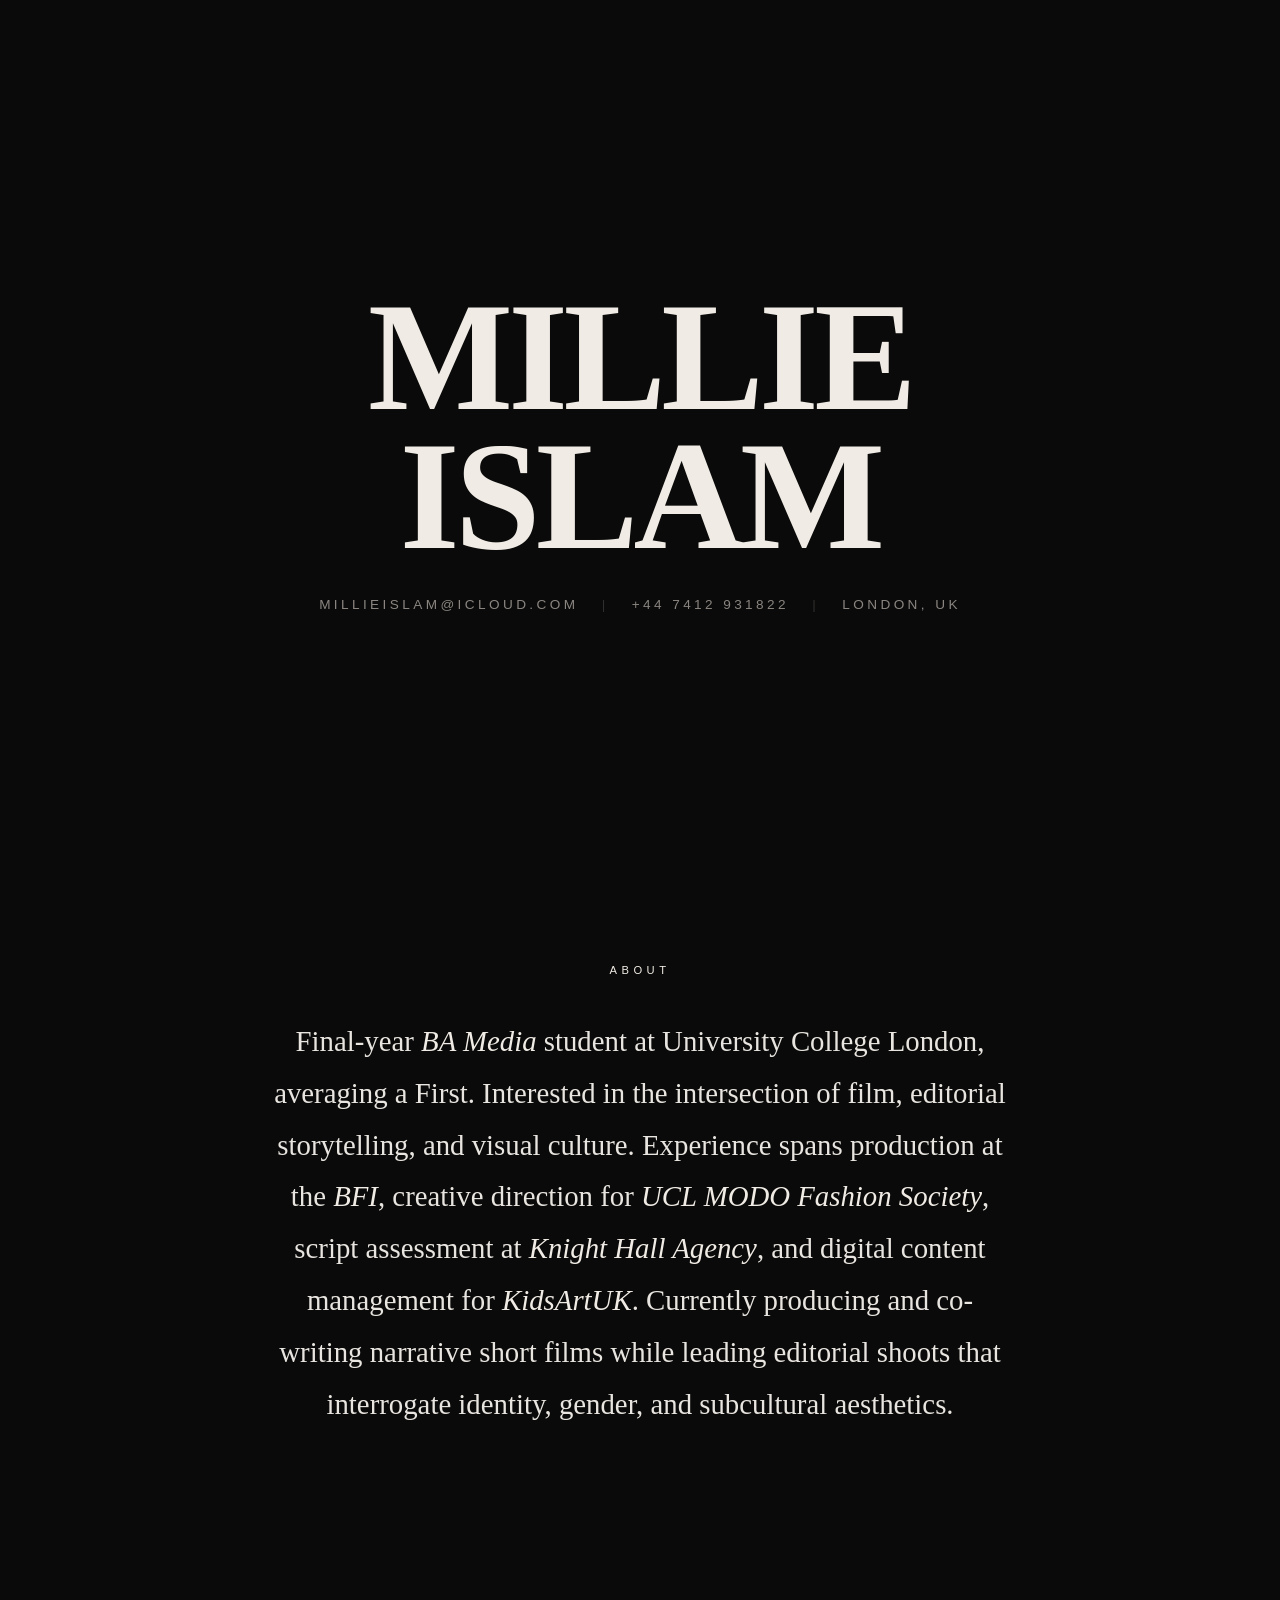
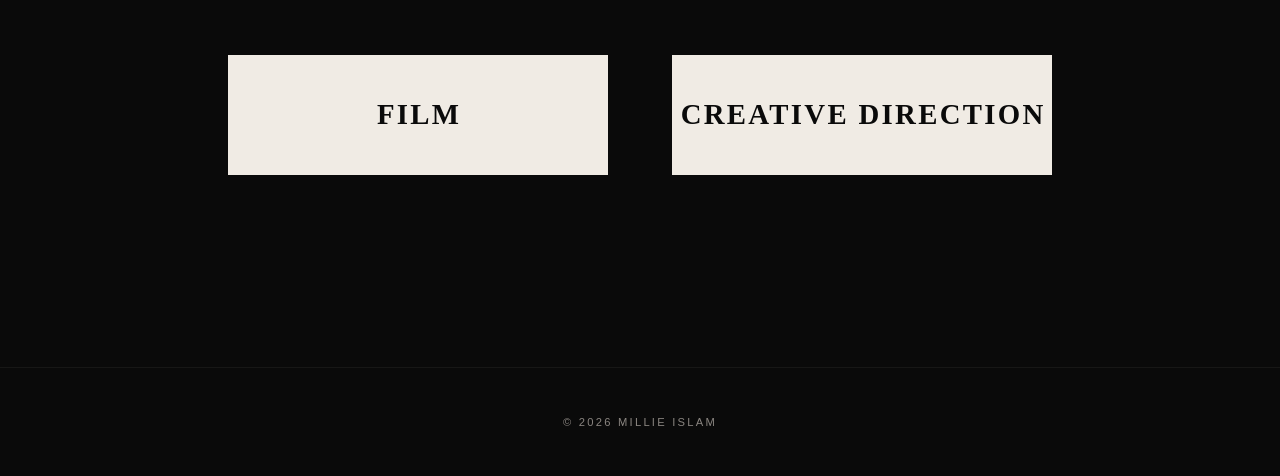
==== commit ad783e74: "Make nav buttons white" ====
--- a/index.html
+++ b/index.html
@@ -97,7 +97,7 @@
 .about {
 max-width: 800px;
 margin: 0 auto;
-padding: 8rem 2rem 10rem;
+padding: 4rem 2rem 10rem;
 text-align: center;
 }
 
@@ -138,8 +138,8 @@
 justify-content: center;
 width: 380px;
 height: 120px;
-border: 1px solid #c43e2a;
-background: #c43e2a;
+border: 1px solid #f0ebe4;
+background: #f0ebe4;
 text-decoration: none;
 overflow: hidden;
 transition: all 0.5s cubic-bezier(0.16, 1, 0.3, 1);
@@ -166,7 +166,7 @@
 font-weight: 700;
 letter-spacing: 0.08em;
 text-transform: uppercase;
-color: #f0ebe4;
+color: #0a0a0a;
 z-index: 1;
 text-align: center;
 padding-left: 0.08em;
@@ -218,7 +218,7 @@
 </section>
 
 <section class="about">
-  <div class="section-label">About</div>
+  <div class="section-label" style="color: #f0ebe4;">About</div>
   <p class="about-text">
     Final-year <em>BA Media</em> student at University College London, averaging a First. 
     Interested in the intersection of film, editorial storytelling, and visual culture. 
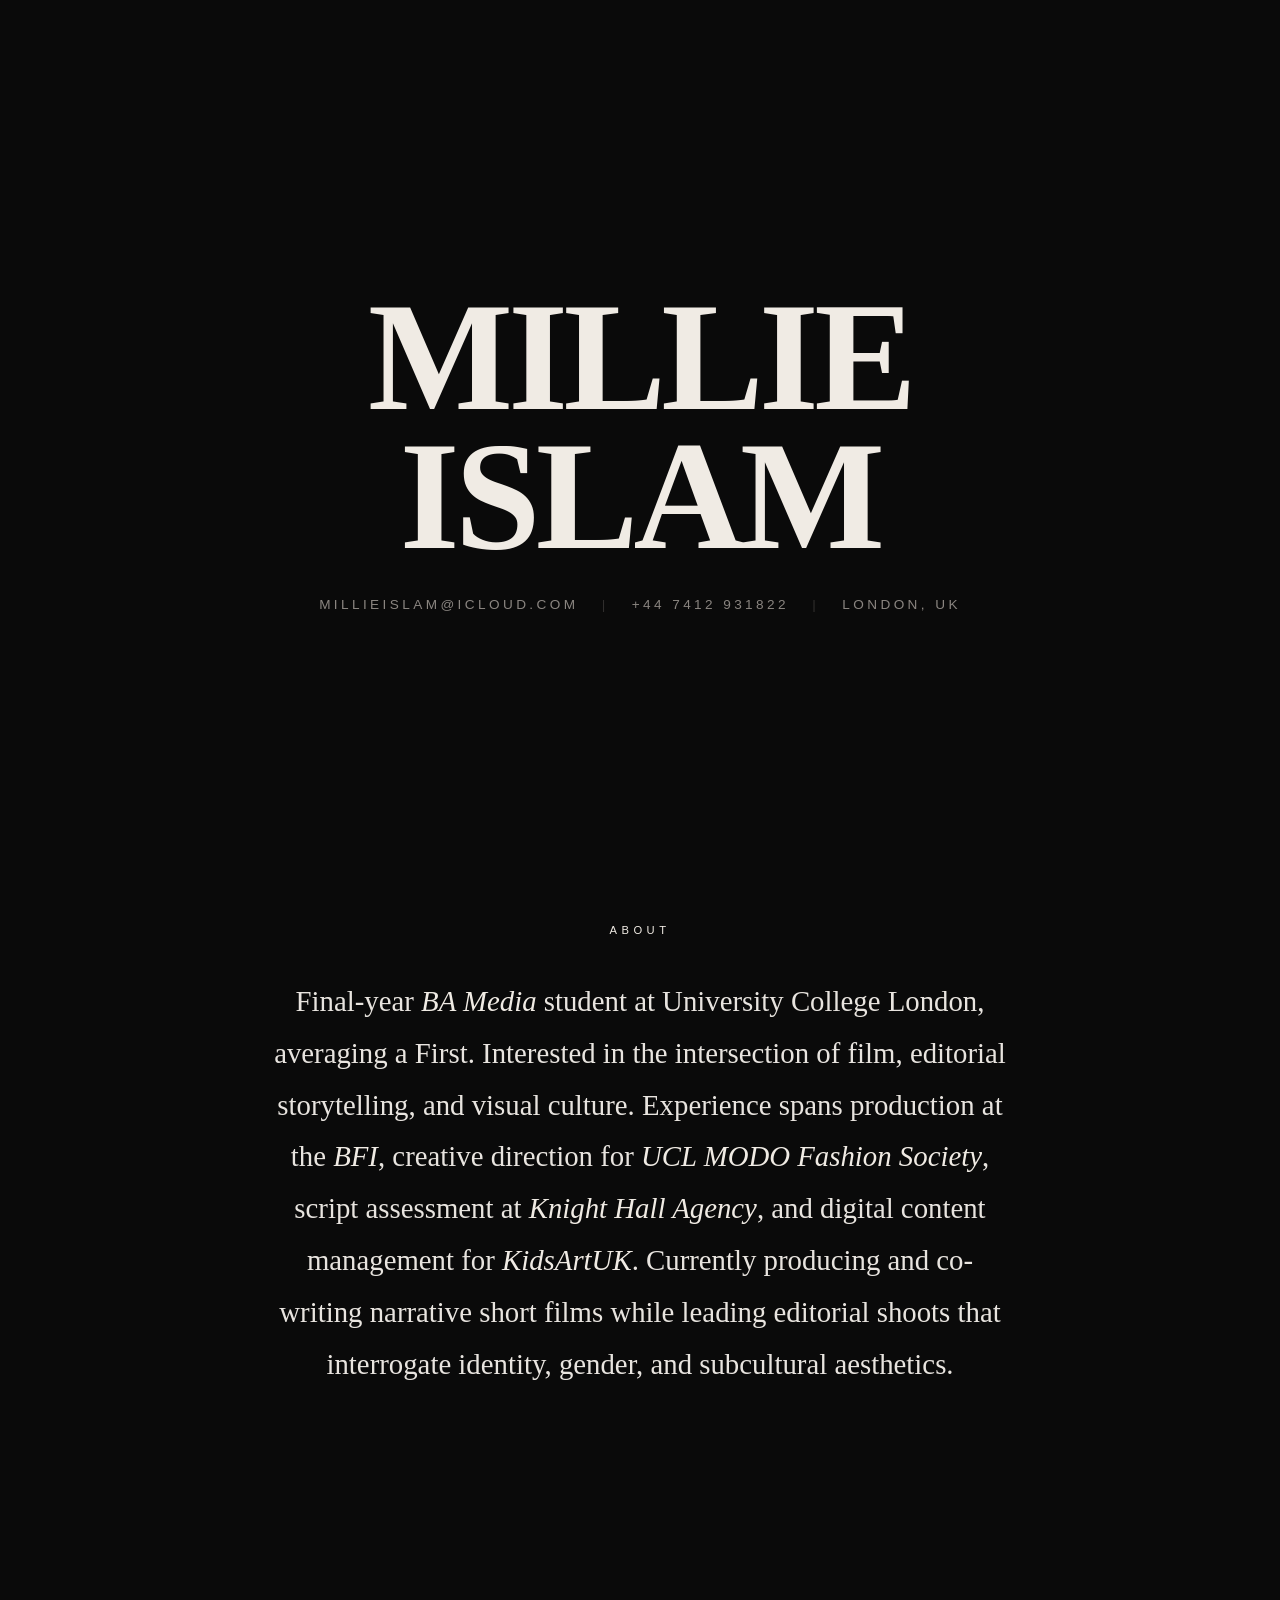
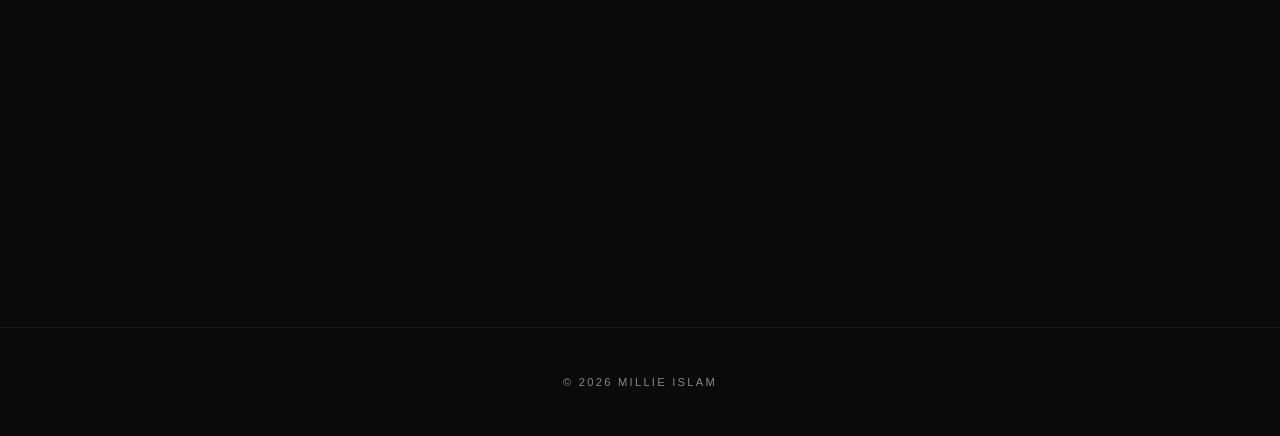
==== commit 64457847: "Make orange text white" ====
--- a/index.html
+++ b/index.html
@@ -97,7 +97,7 @@
 .about {
 max-width: 800px;
 margin: 0 auto;
-padding: 4rem 2rem 10rem;
+padding: 1.5rem 2rem 10rem;
 text-align: center;
 }
 
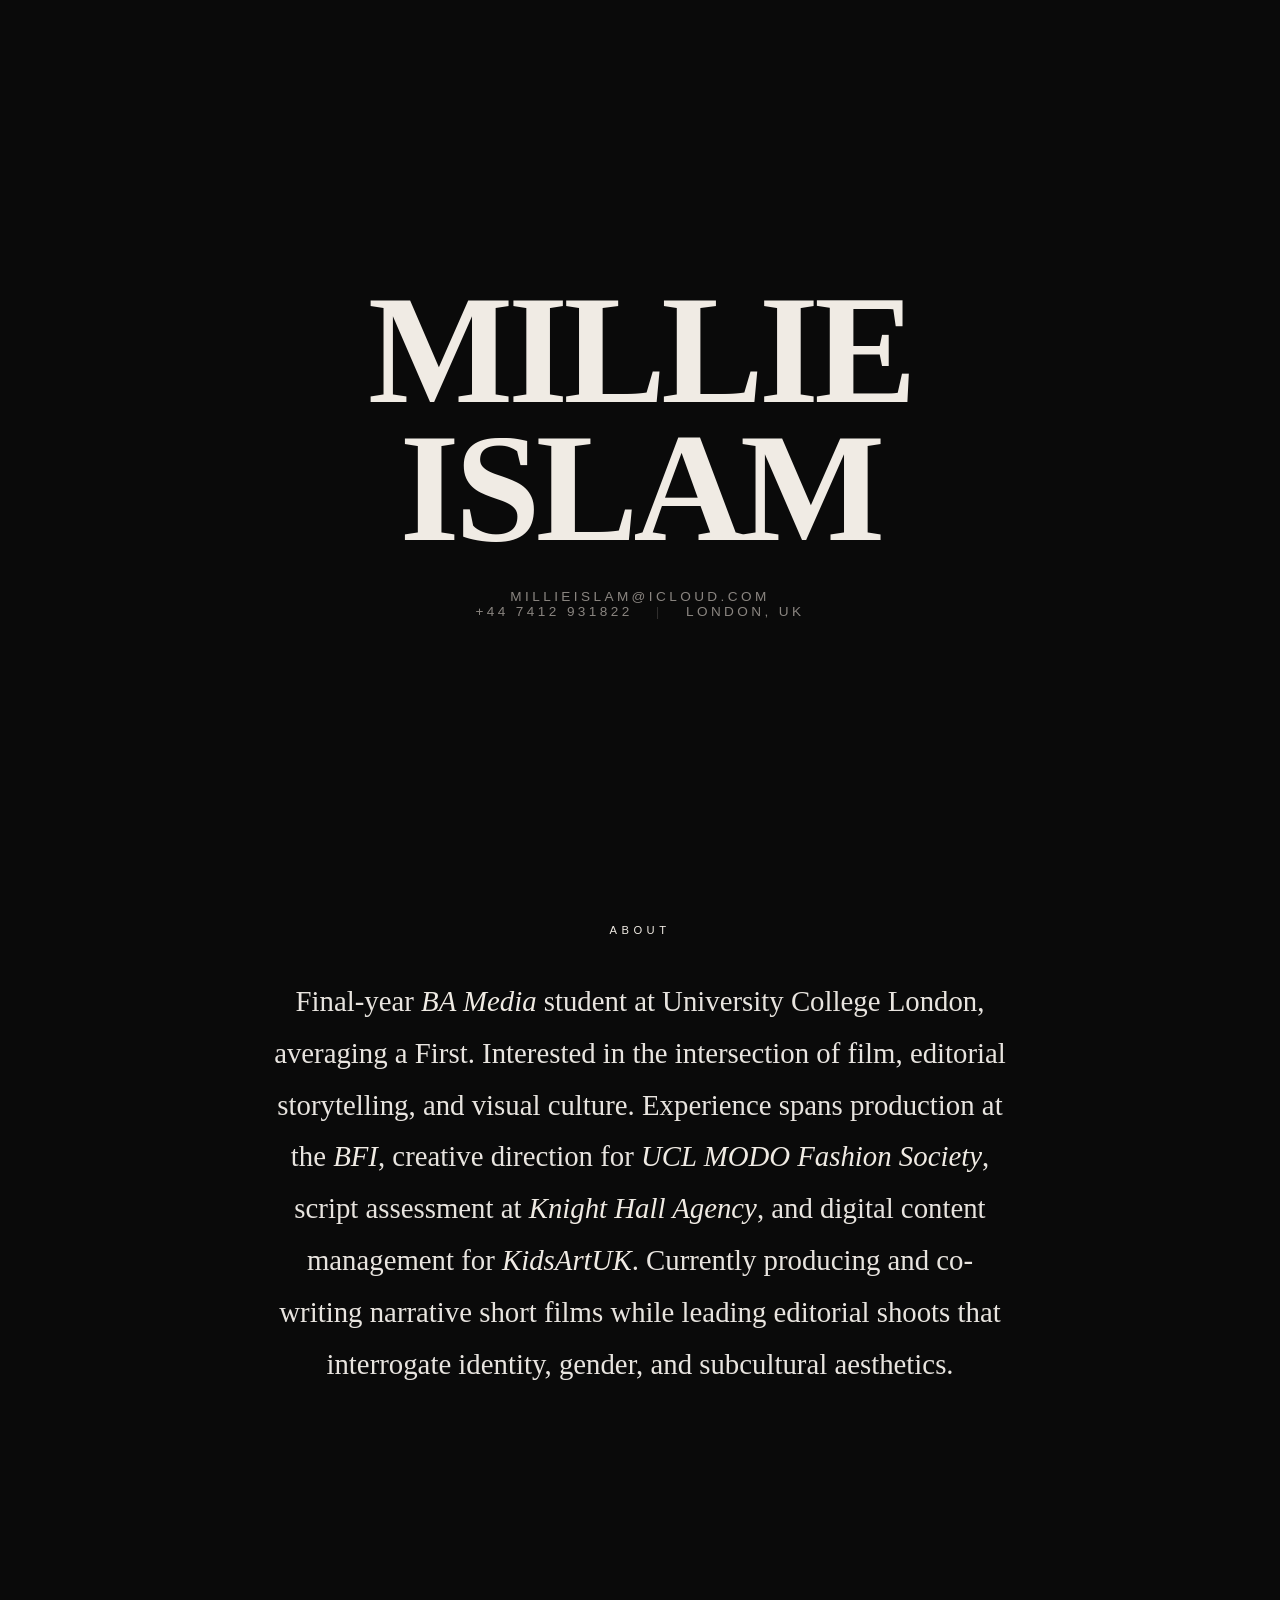
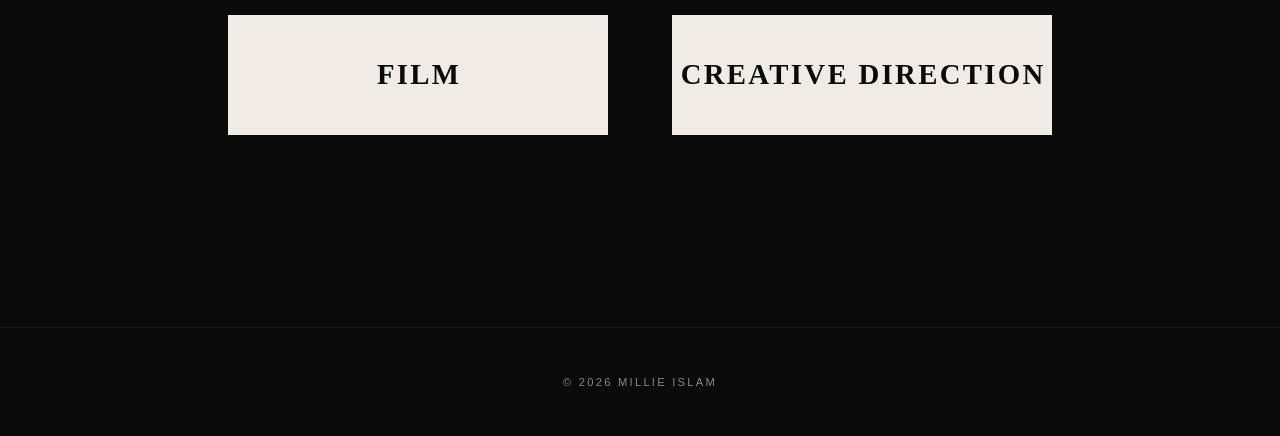
==== commit 9ed54c67: "fixed phone number" ====
--- a/index.html
+++ b/index.html
@@ -209,7 +209,7 @@
   <h1 class="name">Millie<br>Islam</h1>
   <div class="contact">
     <a href="mailto:millieislam@icloud.com">millieislam@icloud.com</a>
-    <span>|</span>
+    <br>
     <a href="tel:+447412931822">+44 7412 931822</a>
     <span>|</span>
     London, UK
